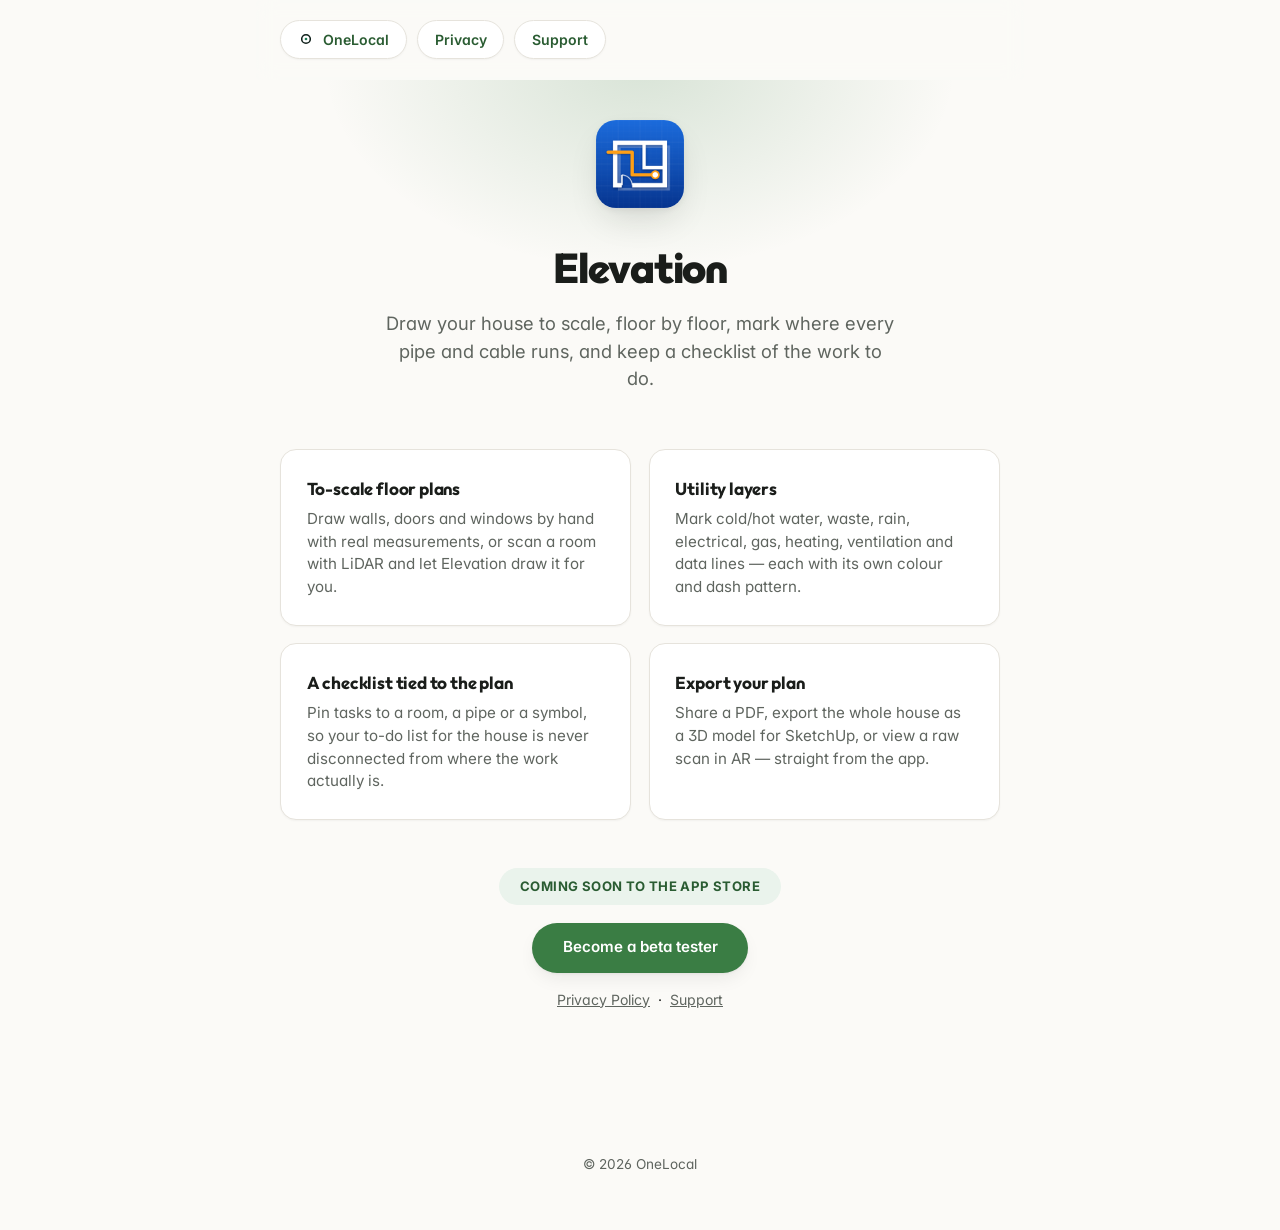
==== elevation/index.html @ 7a8a8c90 "Add landing and support pages for Elevation and Packed Full landing pages (hero, feature grid, app i" ====
<!DOCTYPE html>
<html lang="en">
<head>
<meta charset="UTF-8">
<meta name="viewport" content="width=device-width, initial-scale=1.0">
<meta name="color-scheme" content="light dark">
<title>Elevation — Draw your house, track the work</title>
<meta name="description" content="Elevation draws to-scale floor plans — by hand or from a LiDAR scan — with water, waste, electrical, gas and data layers, plus a checklist pinned to each room and pipe. No account, no subscription, nothing leaves your device.">
<link rel="canonical" href="https://onelocal.dev/elevation/">
<meta name="robots" content="index, follow">

<meta property="og:type" content="website">
<meta property="og:site_name" content="OneLocal">
<meta property="og:title" content="Elevation — Draw your house, track the work">
<meta property="og:description" content="To-scale floor plans, by hand or LiDAR scan, with utility layers and a checklist pinned to every room and pipe.">
<meta property="og:url" content="https://onelocal.dev/elevation/">
<meta property="og:image" content="https://onelocal.dev/elevation/images/og-image.png">
<meta property="og:locale" content="en_US">

<meta name="twitter:card" content="summary_large_image">
<meta name="twitter:title" content="Elevation — Draw your house, track the work">
<meta name="twitter:description" content="To-scale floor plans, by hand or LiDAR scan, with utility layers and a checklist pinned to every room and pipe.">
<meta name="twitter:image" content="https://onelocal.dev/elevation/images/og-image.png">

<link rel="apple-touch-icon" href="images/logo.png">

<script type="application/ld+json">
{
  "@context": "https://schema.org",
  "@type": "SoftwareApplication",
  "name": "Elevation",
  "applicationCategory": "ProductivityApplication",
  "operatingSystem": "iOS, iPadOS",
  "description": "Draw to-scale floor plans, by hand or from a LiDAR scan, with water/waste/electrical/gas/data layers and a checklist pinned to every room and pipe.",
  "url": "https://onelocal.dev/elevation/",
  "image": "https://onelocal.dev/elevation/images/og-image.png",
  "publisher": {
    "@type": "Organization",
    "name": "OneLocal",
    "url": "https://onelocal.dev/",
    "logo": "https://onelocal.dev/assets/onelocal-mark-512.png"
  }
}
</script>
<link rel="preconnect" href="https://fonts.googleapis.com">
<link rel="preconnect" href="https://fonts.gstatic.com" crossorigin>
<link href="https://fonts.googleapis.com/css2?family=Inter:wght@400;500;600;700;800&family=Outfit:wght@500;600;700;800&display=swap" rel="stylesheet">
<link rel="stylesheet" href="/assets/site.css">
<style>
  nav { max-width: 48rem; margin: 0 auto; }
  .hero {
    position: relative;
    padding: 2.5rem 1.5rem 3.5rem;
    text-align: center;
    overflow: hidden;
  }
  .hero::before {
    content: "";
    position: absolute;
    top: -14rem;
    left: 50%;
    width: 40rem;
    height: 26rem;
    transform: translateX(-50%);
    background: radial-gradient(ellipse at center, color-mix(in srgb, var(--accent) 18%, transparent), transparent 70%);
    pointer-events: none;
    z-index: -1;
  }
  .hero h1 { font-size: 2.6rem; font-weight: 800; margin: 0 0 0.7rem; letter-spacing: -0.03em; }
  .hero p { font-size: 1.15rem; color: var(--muted); max-width: 32rem; margin: 0 auto; }
  main { max-width: 48rem; margin: 0 auto; padding: 0 1.5rem 6rem; }
  .features { display: grid; gap: 1.1rem; grid-template-columns: 1fr; }
  @media (min-width: 640px) { .features { grid-template-columns: 1fr 1fr; } }
  .feature {
    background: var(--surface);
    border: 1px solid var(--border);
    border-radius: 16px;
    padding: 1.6rem;
    box-shadow: var(--shadow-sm);
    transition: box-shadow 0.2s ease, transform 0.2s cubic-bezier(.16,1,.3,1);
  }
  .feature:hover { box-shadow: var(--shadow-md); transform: translateY(-2px); }
  .feature h2 { margin: 0 0 0.4rem; font-size: 1.08rem; font-weight: 700; color: var(--text); letter-spacing: -0.01em; }
  .feature p { margin: 0; color: var(--muted); font-size: 0.95rem; }
  .badge-row { text-align: center; margin: 3rem 0 0; }
  .coming-soon {
    display: inline-block;
    background: var(--accent-light);
    color: var(--accent-dark);
    font-size: 0.82rem;
    font-weight: 700;
    letter-spacing: 0.03em;
    text-transform: uppercase;
    padding: 0.55rem 1.3rem;
    border-radius: 999px;
  }
  .beta-button {
    display: inline-block;
    background: var(--accent);
    color: #fff;
    font-size: 0.95rem;
    font-weight: 600;
    text-decoration: none;
    padding: 0.85rem 1.9rem;
    border-radius: 999px;
    margin-top: 1.1rem;
    box-shadow: var(--shadow-md);
    transition: background 0.18s ease, transform 0.18s cubic-bezier(.16,1,.3,1), box-shadow 0.18s ease;
  }
  .beta-button:hover { background: var(--accent-dark); transform: translateY(-2px); box-shadow: var(--shadow-lg); }
  .links-row { text-align: center; margin-top: 1rem; font-size: 0.88rem; }
  .links-row a { color: var(--muted); text-decoration: underline; margin: 0 0.5rem; }
  .logo { width: 88px; height: 88px; border-radius: 20px; box-shadow: var(--shadow-lg); margin-bottom: 1.4rem; }
</style>
<link rel="icon" type="image/png" href="images/logo.png">
</head>
<body>
  <nav>
    <a href="/"><img class="brand-mark" src="/assets/onelocal-mark.svg" alt=""> OneLocal</a>
    <a href="/elevation/privacy/">Privacy</a>
    <a href="/elevation/support/">Support</a>
  </nav>
  <header class="hero">
    <img class="logo" src="images/logo.png" alt="Elevation app icon">
    <h1>Elevation</h1>
    <p>Draw your house to scale, floor by floor, mark where every pipe and cable runs, and keep a checklist of the work to do.</p>
  </header>
  <main>
    <div class="features">
      <div class="feature">
        <h2>To-scale floor plans</h2>
        <p>Draw walls, doors and windows by hand with real measurements, or scan a room with LiDAR and let Elevation draw it for you.</p>
      </div>
      <div class="feature">
        <h2>Utility layers</h2>
        <p>Mark cold/hot water, waste, rain, electrical, gas, heating, ventilation and data lines — each with its own colour and dash pattern.</p>
      </div>
      <div class="feature">
        <h2>A checklist tied to the plan</h2>
        <p>Pin tasks to a room, a pipe or a symbol, so your to-do list for the house is never disconnected from where the work actually is.</p>
      </div>
      <div class="feature">
        <h2>Export your plan</h2>
        <p>Share a PDF, export the whole house as a 3D model for SketchUp, or view a raw scan in AR — straight from the app.</p>
      </div>
    </div>
    <div class="badge-row">
      <span class="coming-soon">Coming soon to the App Store</span>
      <br>
      <a class="beta-button" href="mailto:support.elevation@onelocal.dev?subject=Beta%20tester%20request">Become a beta tester</a>
      <div class="links-row">
        <a href="/elevation/privacy/">Privacy Policy</a>&middot;<a href="/elevation/support/">Support</a>
      </div>
    </div>
  </main>
  <footer>
    &copy; 2026 OneLocal
  </footer>
</body>
</html>
---- assets/site.css ----
:root {
  --accent: #3a7d44;
  --accent-dark: #2a5c32;
  --accent-light: #eaf3ec;
  --text: #1a1d1a;
  --muted: #5f655f;
  --bg: #fbfaf7;
  --surface: #ffffff;
  --border: #e6e3dc;
  --shadow-sm: 0 1px 2px rgba(26, 29, 26, 0.04);
  --shadow-md: 0 1px 3px rgba(26, 29, 26, 0.05), 0 8px 20px -6px rgba(26, 29, 26, 0.10);
  --shadow-lg: 0 2px 6px rgba(26, 29, 26, 0.06), 0 16px 36px -10px rgba(26, 29, 26, 0.16);
}

@media (prefers-color-scheme: dark) {
  :root {
    --accent: #5fb86d;
    --accent-dark: #8fd198;
    --accent-light: #15241a;
    --text: #edefec;
    --muted: #9aa39b;
    --bg: #14161a;
    --surface: #1c1f23;
    --border: #2b2e33;
    --shadow-sm: 0 1px 2px rgba(0, 0, 0, 0.3);
    --shadow-md: 0 1px 3px rgba(0, 0, 0, 0.35), 0 8px 20px -6px rgba(0, 0, 0, 0.45);
    --shadow-lg: 0 2px 6px rgba(0, 0, 0, 0.4), 0 20px 44px -12px rgba(0, 0, 0, 0.55);
  }
}

* { box-sizing: border-box; }

html { -webkit-text-size-adjust: 100%; }

body {
  margin: 0;
  font-family: "Inter", -apple-system, BlinkMacSystemFont, "Segoe UI", Helvetica, Arial, sans-serif;
  font-feature-settings: "cv11", "ss01";
  -webkit-font-smoothing: antialiased;
  text-rendering: optimizeLegibility;
  color: var(--text);
  background: var(--bg);
  line-height: 1.5;
}

h1, h2, h3 {
  font-family: "Outfit", "Inter", -apple-system, BlinkMacSystemFont, "Segoe UI", Helvetica, Arial, sans-serif;
}

a { color: inherit; }

nav {
  position: sticky;
  top: 0;
  z-index: 10;
  padding: 1.25rem 1.5rem;
  display: flex;
  gap: 0.6rem;
  background: color-mix(in srgb, var(--bg) 82%, transparent);
  backdrop-filter: blur(10px);
  -webkit-backdrop-filter: blur(10px);
  border-bottom: 1px solid transparent;
}
nav a {
  color: var(--accent-dark);
  text-decoration: none;
  font-size: 0.88rem;
  font-weight: 600;
  background: var(--surface);
  border: 1px solid var(--border);
  border-radius: 999px;
  padding: 0.5rem 1.05rem;
  box-shadow: var(--shadow-sm);
  transition: background 0.18s ease, border-color 0.18s ease, transform 0.18s ease, box-shadow 0.18s ease;
}
nav a:hover {
  background: var(--accent-light);
  border-color: var(--accent);
  transform: translateY(-1px);
  box-shadow: var(--shadow-md);
}
.brand-mark {
  width: 16px;
  height: 16px;
  vertical-align: -2px;
  margin-right: 0.35rem;
  background: #fff;
  border-radius: 50%;
  padding: 2px;
}

footer {
  text-align: center;
  padding: 3rem 1.5rem 3.5rem;
  color: var(--muted);
  font-size: 0.85rem;
}

@media (prefers-reduced-motion: reduce) {
  * { transition: none !important; animation: none !important; }
}
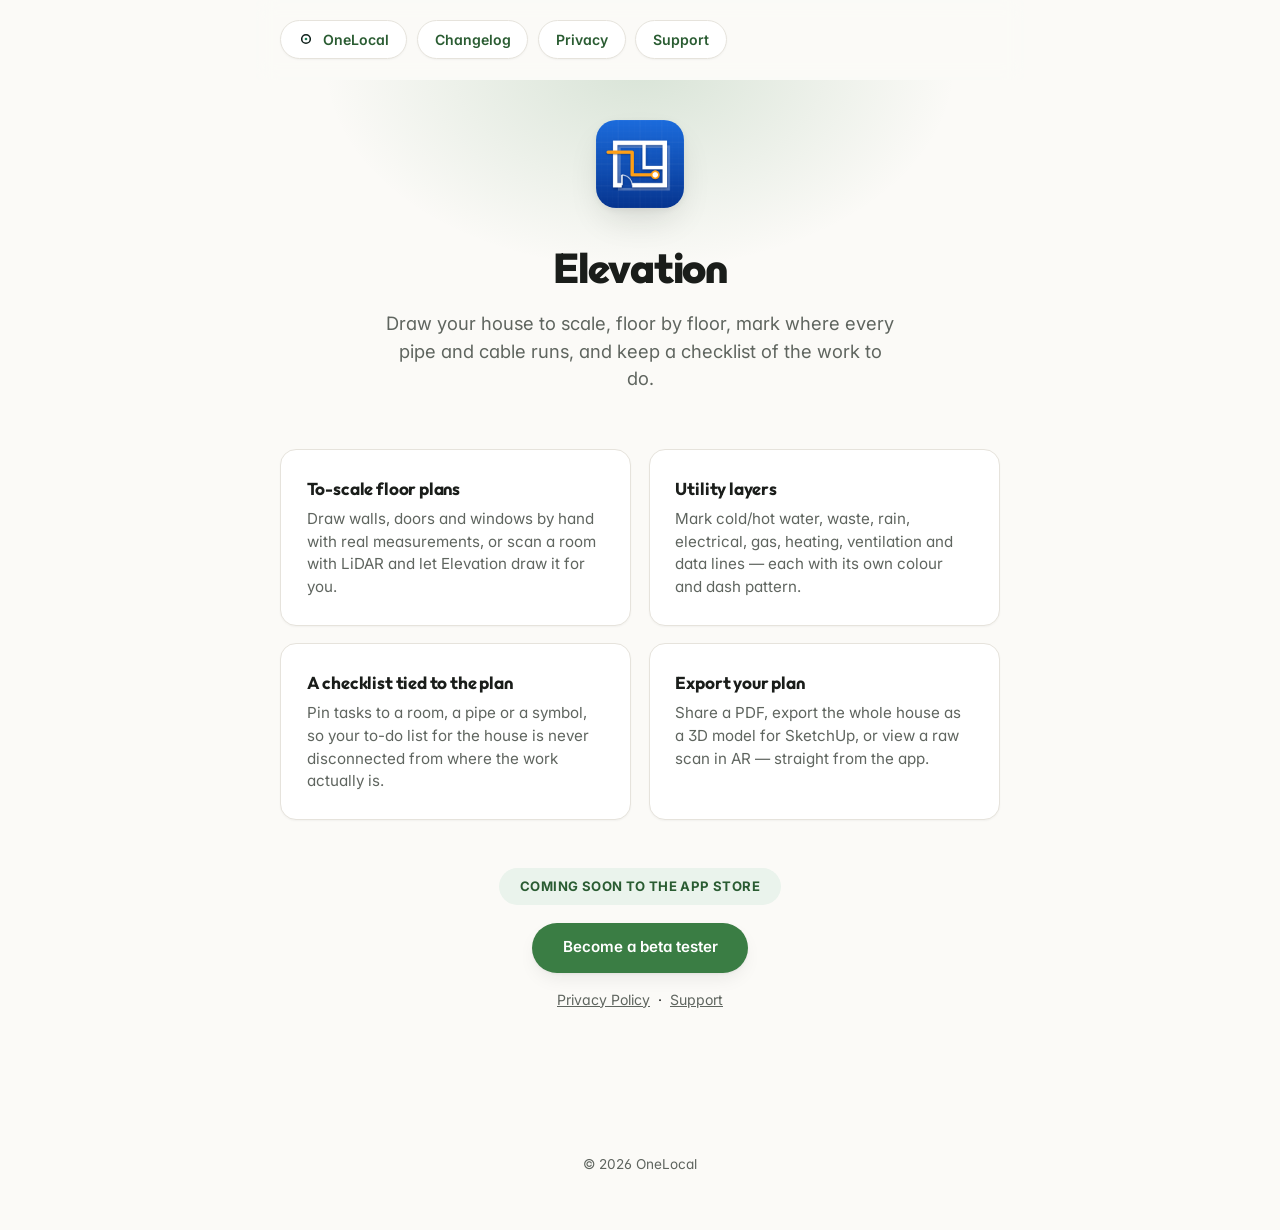
==== commit a3ac8925: "Add changelogs for Elevation and Packed Same format as Garden Tracker's: dated entries built from ea" ====
--- a/elevation/index.html
+++ b/elevation/index.html
@@ -117,6 +117,7 @@
 <body>
   <nav>
     <a href="/"><img class="brand-mark" src="/assets/onelocal-mark.svg" alt=""> OneLocal</a>
+    <a href="/elevation/changelog/">Changelog</a>
     <a href="/elevation/privacy/">Privacy</a>
     <a href="/elevation/support/">Support</a>
   </nav>
